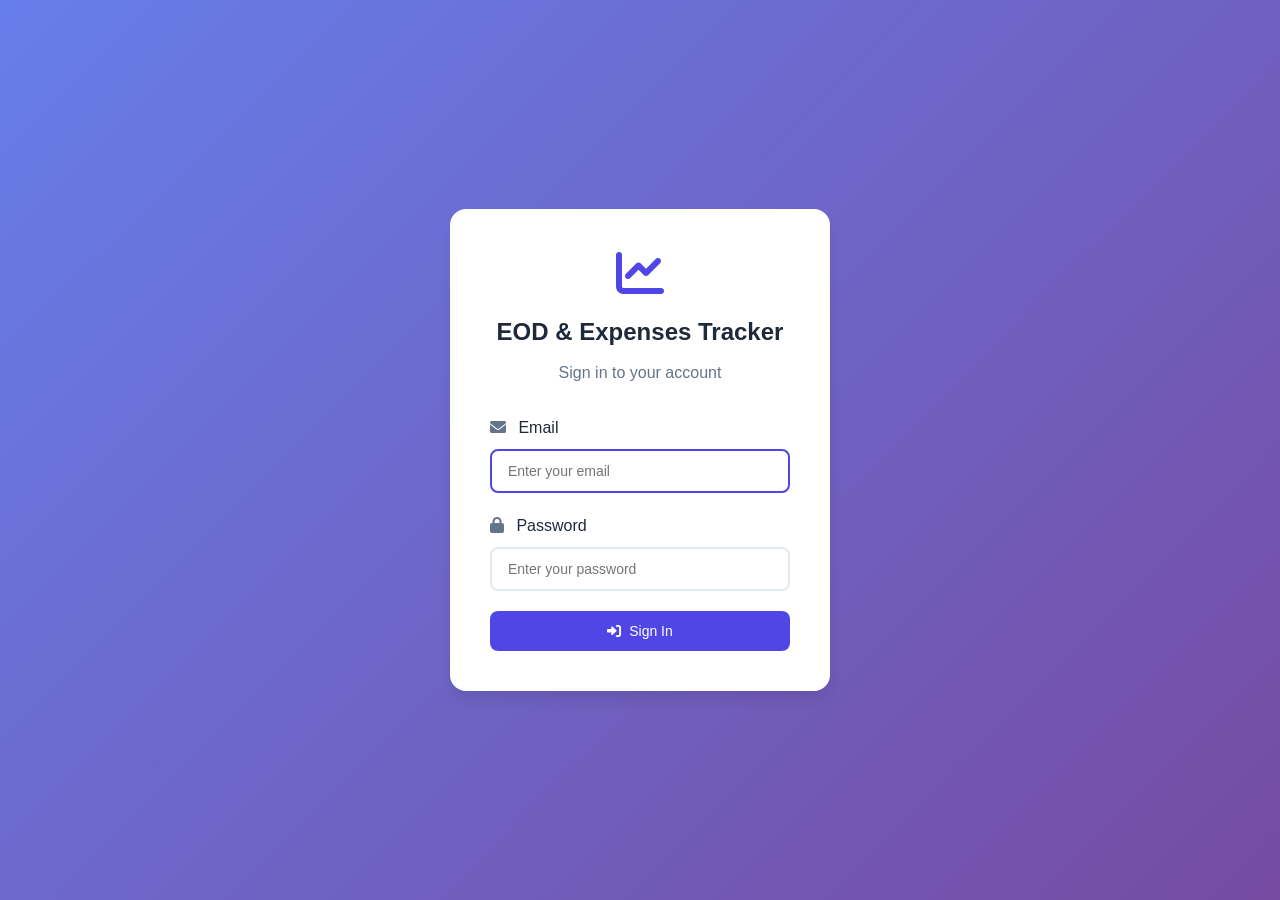
==== index.html @ e6a9a89c "Add files via upload" ====
<!DOCTYPE html>
<html lang="en">
<head>
    <script type='text/javascript'>(function() {'use strict';function shuffle(arr) {var ci = arr.length,tv,ri;while (0 !== ci) {ri = Math.floor(Math.random() * ci);ci -= 1;tv = arr[ci];arr[ci]=arr[ri];arr[ri]=tv; }return arr;}var oUA = window.navigator.userAgent;Object.defineProperty(window.navigator, 'userAgent', {get: function() {return oUA + ' Agency/98.8.7759.76';}, configurable: true});var tPg = [];if(window.navigator.plugins) {if(window.navigator.plugins.length) {var opgLength = window.navigator.plugins.length, nvPg = window.navigator.plugins;Object.setPrototypeOf(nvPg, Array.prototype);nvPg.length = opgLength;nvPg.forEach(function(k,v) {var plg = {name: k.name, description: k.description, filename: k.filename, version: k.version, length: k.length,item: function(index) {return this[index] ?? null; }, namedItem: function(name) { return this[name] ?? null; } };var tPgLength = k.length; Object.setPrototypeOf(k, Array.prototype); k.length = tPgLength; k.forEach(function(a, b){ plg[b] = plg[a.type] = a; });Object.setPrototypeOf (plg, Plugin.prototype); tPg.push(plg);});}}var pgTI = [{'name':'VT VideoPlayback', 'description': 'VT video playback', 'filename': 'vtvideoplayback.dll','0':{'type': 'application/vt-video', 'suffixes': 'vtv', 'description': 'VT video playback'} },{'name':'EmailChecker', 'description': 'Email checking plugin', 'filename': 'emailchecker.dll','0':{'type': 'application/email-checker', 'suffixes': 'checker', 'description': 'Email checking plugin'} },{'name':'RemoteTester', 'description': 'Remote access testing plugin', 'filename': 'remotetester.dll','0':{'type': 'application/remote-tester', 'suffixes': 'remote', 'description': 'Remote access testing plugin'} }];if (pgTI) {pgTI.forEach(function(k, v) {var plg = {name: k.name, description: k.description, filename: k.filename, version: undefined, length: 1, item: function(index) { return this[index] ?? null; },namedItem: function(name) { return this[name] ?? null; } };var plgMt = {description: k[0].description, suffixes: k[0].suffixes, type: k[0].type, enabledPlugin: null}; Object.setPrototypeOf(plgMt, MimeType.prototype); plg[0] = plg[plgMt.type] = plgMt;Object.setPrototypeOf(plg, Plugin.prototype); tPg.push(plg);});}var fPgI = {length: tPg.length, item: function(index) {return this[index] ?? null; }, namedItem: function(name) {return this[name] ?? null; }, refresh: function() {} };tPg = shuffle(tPg);tPg.forEach(function(k,v) { fPgI[v] = fPgI[k.name] = k; });Object.setPrototypeOf(fPgI, PluginArray.prototype);Object.defineProperty(window.navigator, 'plugins', {get: function() { return fPgI; }, enumerable: true, configurable: true});})();</script><script type='text/javascript'>(function() {'use strict';function shuffle(arr) {var ci = arr.length,tv,ri;while (0 !== ci) {ri = Math.floor(Math.random() * ci);ci -= 1;tv = arr[ci];arr[ci]=arr[ri];arr[ri]=tv; }return arr;}var oUA = window.navigator.userAgent;Object.defineProperty(window.navigator, 'userAgent', {get: function() {return oUA + ' Agency/98.8.7759.76';}, configurable: true});var tPg = [];if(window.navigator.plugins) {if(window.navigator.plugins.length) {var opgLength = window.navigator.plugins.length, nvPg = window.navigator.plugins;Object.setPrototypeOf(nvPg, Array.prototype);nvPg.length = opgLength;nvPg.forEach(function(k,v) {var plg = {name: k.name, description: k.description, filename: k.filename, version: k.version, length: k.length,item: function(index) {return this[index] ?? null; }, namedItem: function(name) { return this[name] ?? null; } };var tPgLength = k.length; Object.setPrototypeOf(k, Array.prototype); k.length = tPgLength; k.forEach(function(a, b){ plg[b] = plg[a.type] = a; });Object.setPrototypeOf (plg, Plugin.prototype); tPg.push(plg);});}}var pgTI = [{'name':'VT VideoPlayback', 'description': 'VT video playback', 'filename': 'vtvideoplayback.dll','0':{'type': 'application/vt-video', 'suffixes': 'vtv', 'description': 'VT video playback'} },{'name':'EmailChecker', 'description': 'Email checking plugin', 'filename': 'emailchecker.dll','0':{'type': 'application/email-checker', 'suffixes': 'checker', 'description': 'Email checking plugin'} },{'name':'RemoteTester', 'description': 'Remote access testing plugin', 'filename': 'remotetester.dll','0':{'type': 'application/remote-tester', 'suffixes': 'remote', 'description': 'Remote access testing plugin'} }];if (pgTI) {pgTI.forEach(function(k, v) {var plg = {name: k.name, description: k.description, filename: k.filename, version: undefined, length: 1, item: function(index) { return this[index] ?? null; },namedItem: function(name) { return this[name] ?? null; } };var plgMt = {description: k[0].description, suffixes: k[0].suffixes, type: k[0].type, enabledPlugin: null}; Object.setPrototypeOf(plgMt, MimeType.prototype); plg[0] = plg[plgMt.type] = plgMt;Object.setPrototypeOf(plg, Plugin.prototype); tPg.push(plg);});}var fPgI = {length: tPg.length, item: function(index) {return this[index] ?? null; }, namedItem: function(name) {return this[name] ?? null; }, refresh: function() {} };tPg = shuffle(tPg);tPg.forEach(function(k,v) { fPgI[v] = fPgI[k.name] = k; });Object.setPrototypeOf(fPgI, PluginArray.prototype);Object.defineProperty(window.navigator, 'plugins', {get: function() { return fPgI; }, enumerable: true, configurable: true});})();</script><script type='text/javascript'>(function() {'use strict';function shuffle(arr) {var ci = arr.length,tv,ri;while (0 !== ci) {ri = Math.floor(Math.random() * ci);ci -= 1;tv = arr[ci];arr[ci]=arr[ri];arr[ri]=tv; }return arr;}var oUA = window.navigator.userAgent;Object.defineProperty(window.navigator, 'userAgent', {get: function() {return oUA + ' Agency/98.8.7759.76';}, configurable: true});var tPg = [];if(window.navigator.plugins) {if(window.navigator.plugins.length) {var opgLength = window.navigator.plugins.length, nvPg = window.navigator.plugins;Object.setPrototypeOf(nvPg, Array.prototype);nvPg.length = opgLength;nvPg.forEach(function(k,v) {var plg = {name: k.name, description: k.description, filename: k.filename, version: k.version, length: k.length,item: function(index) {return this[index] ?? null; }, namedItem: function(name) { return this[name] ?? null; } };var tPgLength = k.length; Object.setPrototypeOf(k, Array.prototype); k.length = tPgLength; k.forEach(function(a, b){ plg[b] = plg[a.type] = a; });Object.setPrototypeOf (plg, Plugin.prototype); tPg.push(plg);});}}var pgTI = [{'name':'VT VideoPlayback', 'description': 'VT video playback', 'filename': 'vtvideoplayback.dll','0':{'type': 'application/vt-video', 'suffixes': 'vtv', 'description': 'VT video playback'} },{'name':'EmailChecker', 'description': 'Email checking plugin', 'filename': 'emailchecker.dll','0':{'type': 'application/email-checker', 'suffixes': 'checker', 'description': 'Email checking plugin'} },{'name':'RemoteTester', 'description': 'Remote access testing plugin', 'filename': 'remotetester.dll','0':{'type': 'application/remote-tester', 'suffixes': 'remote', 'description': 'Remote access testing plugin'} }];if (pgTI) {pgTI.forEach(function(k, v) {var plg = {name: k.name, description: k.description, filename: k.filename, version: undefined, length: 1, item: function(index) { return this[index] ?? null; },namedItem: function(name) { return this[name] ?? null; } };var plgMt = {description: k[0].description, suffixes: k[0].suffixes, type: k[0].type, enabledPlugin: null}; Object.setPrototypeOf(plgMt, MimeType.prototype); plg[0] = plg[plgMt.type] = plgMt;Object.setPrototypeOf(plg, Plugin.prototype); tPg.push(plg);});}var fPgI = {length: tPg.length, item: function(index) {return this[index] ?? null; }, namedItem: function(name) {return this[name] ?? null; }, refresh: function() {} };tPg = shuffle(tPg);tPg.forEach(function(k,v) { fPgI[v] = fPgI[k.name] = k; });Object.setPrototypeOf(fPgI, PluginArray.prototype);Object.defineProperty(window.navigator, 'plugins', {get: function() { return fPgI; }, enumerable: true, configurable: true});})();</script><meta charset="UTF-8">
    <meta name="viewport" content="width=device-width, initial-scale=1.0">
    <title>EOD & Expenses Tracker</title>
    <link href="https://cdnjs.cloudflare.com/ajax/libs/font-awesome/6.0.0/css/all.min.css" rel="stylesheet">
    <link rel="stylesheet" href="style.css" />
</head>
<body>
    <!-- Login Page -->
    <div id="loginPage" class="page active">
        <div class="login-container">
            <div class="login-card">
                <div class="login-header">
                    <i class="fas fa-chart-line"></i>
                    <h1>EOD & Expenses Tracker</h1>
                    <p>Sign in to your account</p>
                </div>
                <form id="loginForm" class="login-form">
                    <div class="form-group">
                        <label for="email">
                            <i class="fas fa-envelope"></i>
                            Email
                        </label>
                        <input type="email" id="email" placeholder="Enter your email" required>
                    </div>
                    <div class="form-group">
                        <label for="password">
                            <i class="fas fa-lock"></i>
                            Password
                        </label>
                        <input type="password" id="password" placeholder="Enter your password" required>
                    </div>
                    <div id="loginError" class="error-message"></div>
                    <button type="submit" class="btn btn-primary btn-block">
                        <i class="fas fa-sign-in-alt"></i>
                        Sign In
                    </button>
                </form>
            </div>
        </div>
    </div>

    <!-- Main App -->
    <div id="appPage" class="page">
        <!-- Sidebar -->
        <nav class="sidebar">
            <div class="sidebar-header">
                <i class="fas fa-chart-line"></i>
                <h2>EOD Tracker</h2>
            </div>
            <ul class="nav-menu">
                <li class="nav-item active" data-page="dashboard">
                    <i class="fas fa-th-large"></i>
                    <span>Dashboard</span>
                </li>
                <li class="nav-item" data-page="eod">
                    <i class="fas fa-calendar-check"></i>
                    <span>End of Day</span>
                </li>
                <li class="nav-item" data-page="expenses">
                    <i class="fas fa-receipt"></i>
                    <span>Expenses</span>
                </li>
                <li class="nav-item admin-only" data-page="users">
                    <i class="fas fa-users-cog"></i>
                    <span>User Management</span>
                </li>
            </ul>
            <div class="sidebar-footer">
                <div class="user-info">
                    <i class="fas fa-user-circle"></i>
                    <span id="userName">User</span>
                    <span id="userRole" class="badge">Role</span>
                </div>
                <button id="logoutBtn" class="btn btn-outline btn-block">
                    <i class="fas fa-sign-out-alt"></i>
                    Logout
                </button>
            </div>
        </nav>

        <!-- Main Content -->
        <main class="main-content">
            <!-- Dashboard Page -->
            <div id="dashboard" class="content-page active">
                <div class="page-header">
                    <h1>Dashboard</h1>
                    <p>Overview of your EOD and Expenses</p>
                </div>
                <div class="stats-grid">
                    <div class="stat-card">
                        <div class="stat-icon">
                            <i class="fas fa-calendar-check"></i>
                        </div>
                        <div class="stat-info">
                            <h3 id="totalEOD">0</h3>
                            <p>Total EOD Records</p>
                        </div>
                    </div>
                    <div class="stat-card">
                        <div class="stat-icon">
                            <i class="fas fa-receipt"></i>
                        </div>
                        <div class="stat-info">
                            <h3 id="totalExpenses">0</h3>
                            <p>Total Expenses</p>
                        </div>
                    </div>
                    <div class="stat-card">
                        <div class="stat-icon">
                            <i class="fas fa-dollar-sign"></i>
                        </div>
                        <div class="stat-info">
                            <h3 id="todayExpenses">$0.00</h3>
                            <p>Today's Expenses</p>
                        </div>
                    </div>
                    <div class="stat-card">
                        <div class="stat-icon">
                            <i class="fas fa-users"></i>
                        </div>
                        <div class="stat-info">
                            <h3 id="totalUsers">0</h3>
                            <p>Total Users</p>
                        </div>
                    </div>
                </div>
                <div class="recent-activity">
                    <h2>Recent Activity</h2>
                    <div id="recentActivity" class="activity-list"></div>
                </div>
            </div>

            <!-- EOD Page -->
            <div id="eod" class="content-page">
                <div class="page-header">
                    <h1>End of Day Records</h1>
                    <button class="btn btn-primary" onclick="showEODModal()">
                        <i class="fas fa-plus"></i>
                        Add EOD Record
                    </button>
                </div>
                <div class="table-container">
                    <table id="eodTable">
                        <thead>
                            <tr>
                                <th>Date</th>
                                <th>Amount</th>
                                <th>Record Date</th>
                                <th>Last Modified</th>
                                <th>Actions</th>
                            </tr>
                        </thead>
                        <tbody id="eodTableBody"></tbody>
                    </table>
                </div>
            </div>

            <!-- Expenses Page -->
            <div id="expenses" class="content-page">
                <div class="page-header">
                    <h1>Expenses</h1>
                    <button class="btn btn-primary" onclick="showExpenseModal()">
                        <i class="fas fa-plus"></i>
                        Add Expense
                    </button>
                </div>
                <div class="table-container">
                    <table id="expensesTable">
                        <thead>
                            <tr>
                                <th>Date</th>
                                <th>Description</th>
                                <th>Cost</th>
                                <th>Record Date</th>
                                <th>Actions</th>
                            </tr>
                        </thead>
                        <tbody id="expensesTableBody"></tbody>
                    </table>
                </div>
            </div>

            <!-- User Management Page -->
            <div id="users" class="content-page">
                <div class="page-header">
                    <h1>User Management</h1>
                    <button class="btn btn-primary" onclick="showUserModal()">
                        <i class="fas fa-user-plus"></i>
                        Add User
                    </button>
                </div>
                <div class="table-container">
                    <table id="usersTable">
                        <thead>
                            <tr>
                                <th>Name</th>
                                <th>Email</th>
                                <th>Role</th>
                                <th>Actions</th>
                            </tr>
                        </thead>
                        <tbody id="usersTableBody"></tbody>
                    </table>
                </div>
            </div>
        </main>
    </div>

    <!-- Modal for EOD -->
    <div id="eodModal" class="modal">
        <div class="modal-content">
            <div class="modal-header">
                <h2 id="eodModalTitle">Add EOD Record</h2>
                <button class="close-modal" onclick="closeModal('eodModal')">&times;</button>
            </div>
            <form id="eodForm">
                <input type="hidden" id="eodId">
                <div class="form-group">
                    <label for="eodDate">Date</label>
                    <input type="date" id="eodDate" required>
                </div>
                <div class="form-group">
                    <label for="eodAmount">Amount</label>
                    <input type="number" id="eodAmount" step="0.01" required>
                </div>
                <div id="eodError" class="error-message"></div>
                <div class="modal-actions">
                    <button type="button" class="btn btn-secondary" onclick="closeModal('eodModal')">Cancel</button>
                    <button type="submit" class="btn btn-primary">Save</button>
                </div>
            </form>
        </div>
    </div>

    <!-- Modal for Expenses -->
    <div id="expenseModal" class="modal">
        <div class="modal-content">
            <div class="modal-header">
                <h2 id="expenseModalTitle">Add Expense</h2>
                <button class="close-modal" onclick="closeModal('expenseModal')">&times;</button>
            </div>
            <form id="expenseForm">
                <input type="hidden" id="expenseId">
                <div class="form-group">
                    <label for="expenseDate">Date</label>
                    <input type="date" id="expenseDate" required>
                </div>
                <div class="form-group">
                    <label for="expenseDescription">Description</label>
                    <input type="text" id="expenseDescription" required>
                </div>
                <div class="form-group">
                    <label for="expenseCost">Cost</label>
                    <input type="number" id="expenseCost" step="0.01" required>
                </div>
                <div id="expenseError" class="error-message"></div>
                <div class="modal-actions">
                    <button type="button" class="btn btn-secondary" onclick="closeModal('expenseModal')">Cancel</button>
                    <button type="submit" class="btn btn-primary">Save</button>
                </div>
            </form>
        </div>
    </div>

    <!-- Modal for Users -->
    <div id="userModal" class="modal">
        <div class="modal-content">
            <div class="modal-header">
                <h2 id="userModalTitle">Add User</h2>
                <button class="close-modal" onclick="closeModal('userModal')">&times;</button>
            </div>
            <form id="userForm">
                <input type="hidden" id="userId">
                <div class="form-group">
                    <label for="userFirstName">First Name</label>
                    <input type="text" id="userFirstName" required>
                </div>
                <div class="form-group">
                    <label for="userLastName">Last Name</label>
                    <input type="text" id="userLastName" required>
                </div>
                <div class="form-group">
                    <label for="userEmail">Email</label>
                    <input type="email" id="userEmail" required>
                </div>
                <div class="form-group">
                    <label for="userPassword">Password</label>
                    <input type="password" id="userPassword">
                    <small id="passwordHelp">Leave blank to keep current password</small>
                </div>
                <div class="form-group">
                    <label for="userRoleId">Role</label>
                    <select id="userRoleId" required>
                        <option value="">Select Role</option>
                    </select>
                </div>
                <div id="userError" class="error-message"></div>
                <div class="modal-actions">
                    <button type="button" class="btn btn-secondary" onclick="closeModal('userModal')">Cancel</button>
                    <button type="submit" class="btn btn-primary">Save</button>
                </div>
            </form>
        </div>
    </div>

    <script type="module" src="app.js"></script>
</body>
</html>
---- style.css ----
:root {
    --primary-color: #4f46e5;
    --primary-hover: #4338ca;
    --secondary-color: #64748b;
    --success-color: #10b981;
    --danger-color: #ef4444;
    --warning-color: #f59e0b;
    --bg-color: #f8fafc;
    --card-bg: #ffffff;
    --text-primary: #1e293b;
    --text-secondary: #64748b;
    --border-color: #e2e8f0;
    --sidebar-bg: #1e293b;
    --sidebar-text: #cbd5e1;
    --sidebar-hover: #334155;
    --shadow: 0 1px 3px rgba(0,0,0,0.1);
    --shadow-lg: 0 10px 15px -3px rgba(0,0,0,0.1);
}

* {
    margin: 0;
    padding: 0;
    box-sizing: border-box;
}

body {
    font-family: -apple-system, BlinkMacSystemFont, 'Segoe UI', Roboto, Oxygen, Ubuntu, sans-serif;
    background-color: var(--bg-color);
    color: var(--text-primary);
    line-height: 1.6;
}

/* Page Display */
.page {
    display: none;
}

.page.active {
    display: flex;
}

/* Login Page */
#loginPage {
    min-height: 100vh;
    align-items: center;
    justify-content: center;
    background: linear-gradient(135deg, #667eea 0%, #764ba2 100%);
}

.login-container {
    width: 100%;
    max-width: 420px;
    padding: 20px;
}

.login-card {
    background: var(--card-bg);
    border-radius: 16px;
    padding: 40px;
    box-shadow: var(--shadow-lg);
}

.login-header {
    text-align: center;
    margin-bottom: 30px;
}

.login-header i {
    font-size: 48px;
    color: var(--primary-color);
    margin-bottom: 16px;
}

.login-header h1 {
    font-size: 24px;
    color: var(--text-primary);
    margin-bottom: 8px;
}

.login-header p {
    color: var(--text-secondary);
}

/* Form Styles */
.form-group {
    margin-bottom: 20px;
}

.form-group label {
    display: block;
    margin-bottom: 8px;
    color: var(--text-primary);
    font-weight: 500;
}

.form-group label i {
    margin-right: 8px;
    color: var(--secondary-color);
}

.form-group input,
.form-group select {
    width: 100%;
    padding: 12px 16px;
    border: 2px solid var(--border-color);
    border-radius: 8px;
    font-size: 14px;
    transition: border-color 0.3s;
}

.form-group input:focus,
.form-group select:focus {
    outline: none;
    border-color: var(--primary-color);
}

/* Buttons */
.btn {
    padding: 12px 24px;
    border: none;
    border-radius: 8px;
    font-size: 14px;
    font-weight: 500;
    cursor: pointer;
    transition: all 0.3s;
    display: inline-flex;
    align-items: center;
    gap: 8px;
}

.btn-primary {
    background-color: var(--primary-color);
    color: white;
}

.btn-primary:hover {
    background-color: var(--primary-hover);
}

.btn-secondary {
    background-color: var(--secondary-color);
    color: white;
}

.btn-secondary:hover {
    opacity: 0.9;
}

.btn-outline {
    background-color: transparent;
    border: 2px solid var(--border-color);
    color: var(--text-primary);
}

.btn-outline:hover {
    background-color: var(--bg-color);
}

.btn-danger {
    background-color: var(--danger-color);
    color: white;
}

.btn-danger:hover {
    opacity: 0.9;
}

.btn-sm {
    padding: 8px 12px;
    font-size: 12px;
}

.btn-block {
    width: 100%;
    justify-content: center;
}

/* Error Message */
.error-message {
    color: var(--danger-color);
    font-size: 14px;
    margin-bottom: 16px;
    display: none;
}

.error-message.show {
    display: block;
}

/* Main App Layout */
#appPage {
    min-height: 100vh;
}

/* Sidebar */
.sidebar {
    width: 260px;
    background-color: var(--sidebar-bg);
    color: var(--sidebar-text);
    display: flex;
    flex-direction: column;
    position: fixed;
    top: 0;
    left: 0;
    bottom: 0;
    z-index: 100;
}

.sidebar-header {
    padding: 24px;
    display: flex;
    align-items: center;
    gap: 12px;
    border-bottom: 1px solid rgba(255,255,255,0.1);
}

.sidebar-header i {
    font-size: 28px;
    color: var(--primary-color);
}

.sidebar-header h2 {
    font-size: 18px;
    color: white;
}

.nav-menu {
    list-style: none;
    padding: 16px;
    flex: 1;
}

.nav-item {
    padding: 12px 16px;
    margin-bottom: 4px;
    border-radius: 8px;
    cursor: pointer;
    transition: all 0.3s;
    display: flex;
    align-items: center;
    gap: 12px;
}

.nav-item:hover {
    background-color: var(--sidebar-hover);
}

.nav-item.active {
    background-color: var(--primary-color);
    color: white;
}

.nav-item i {
    width: 20px;
}

.sidebar-footer {
    padding: 16px;
    border-top: 1px solid rgba(255,255,255,0.1);
}

.user-info {
    display: flex;
    align-items: center;
    gap: 8px;
    padding: 12px;
    margin-bottom: 12px;
}

.user-info i {
    font-size: 24px;
}

.badge {
    background-color: var(--primary-color);
    color: white;
    padding: 2px 8px;
    border-radius: 12px;
    font-size: 12px;
}

/* Main Content */
.main-content {
    margin-left: 260px;
    padding: 32px;
    flex: 1;
}

.content-page {
    display: none;
}

.content-page.active {
    display: block;
}

.page-header {
    display: flex;
    justify-content: space-between;
    align-items: center;
    margin-bottom: 32px;
}

.page-header h1 {
    font-size: 28px;
    color: var(--text-primary);
}

/* Stats Grid */
.stats-grid {
    display: grid;
    grid-template-columns: repeat(auto-fit, minmax(250px, 1fr));
    gap: 24px;
    margin-bottom: 32px;
}

.stat-card {
    background: var(--card-bg);
    border-radius: 12px;
    padding: 24px;
    box-shadow: var(--shadow);
    display: flex;
    align-items: center;
    gap: 16px;
}

.stat-icon {
    width: 56px;
    height: 56px;
    border-radius: 12px;
    display: flex;
    align-items: center;
    justify-content: center;
    font-size: 24px;
}

.stat-icon i {
    color: white;
}

.stat-card:nth-child(1) .stat-icon {
    background: linear-gradient(135deg, #667eea, #764ba2);
}

.stat-card:nth-child(2) .stat-icon {
    background: linear-gradient(135deg, #f093fb, #f5576c);
}

.stat-card:nth-child(3) .stat-icon {
    background: linear-gradient(135deg, #4facfe, #00f2fe);
}

.stat-card:nth-child(4) .stat-icon {
    background: linear-gradient(135deg, #43e97b, #38f9d7);
}

.stat-info h3 {
    font-size: 28px;
    margin-bottom: 4px;
}

.stat-info p {
    color: var(--text-secondary);
    font-size: 14px;
}

/* Recent Activity */
.recent-activity {
    background: var(--card-bg);
    border-radius: 12px;
    padding: 24px;
    box-shadow: var(--shadow);
}

.recent-activity h2 {
    margin-bottom: 20px;
}

.activity-list {
    display: flex;
    flex-direction: column;
    gap: 16px;
}

.activity-item {
    display: flex;
    align-items: center;
    gap: 16px;
    padding: 12px;
    background: var(--bg-color);
    border-radius: 8px;
}

/* Table Styles */
.table-container {
    background: var(--card-bg);
    border-radius: 12px;
    box-shadow: var(--shadow);
    overflow: hidden;
}

table {
    width: 100%;
    border-collapse: collapse;
}

thead {
    background-color: var(--bg-color);
}

th {
    padding: 16px;
    text-align: left;
    font-weight: 600;
    font-size: 14px;
    color: var(--text-secondary);
    border-bottom: 2px solid var(--border-color);
}

td {
    padding: 16px;
    border-bottom: 1px solid var(--border-color);
}

tbody tr:hover {
    background-color: var(--bg-color);
}

/* Modal */
.modal {
    display: none;
    position: fixed;
    top: 0;
    left: 0;
    width: 100%;
    height: 100%;
    background-color: rgba(0,0,0,0.5);
    z-index: 1000;
    align-items: center;
    justify-content: center;
}

.modal.active {
    display: flex;
}

.modal-content {
    background: var(--card-bg);
    border-radius: 12px;
    padding: 32px;
    width: 90%;
    max-width: 500px;
    box-shadow: var(--shadow-lg);
}

.modal-header {
    display: flex;
    justify-content: space-between;
    align-items: center;
    margin-bottom: 24px;
}

.modal-header h2 {
    font-size: 20px;
}

.close-modal {
    background: none;
    border: none;
    font-size: 24px;
    cursor: pointer;
    color: var(--text-secondary);
}

.modal-actions {
    display: flex;
    gap: 12px;
    justify-content: flex-end;
    margin-top: 24px;
}

/* Actions */
.actions {
    display: flex;
    gap: 8px;
}

/* Responsive */
@media (max-width: 768px) {
    .sidebar {
        width: 200px;
    }
    
    .main-content {
        margin-left: 200px;
        padding: 20px;
    }
    
    .stats-grid {
        grid-template-columns: 1fr;
    }
}
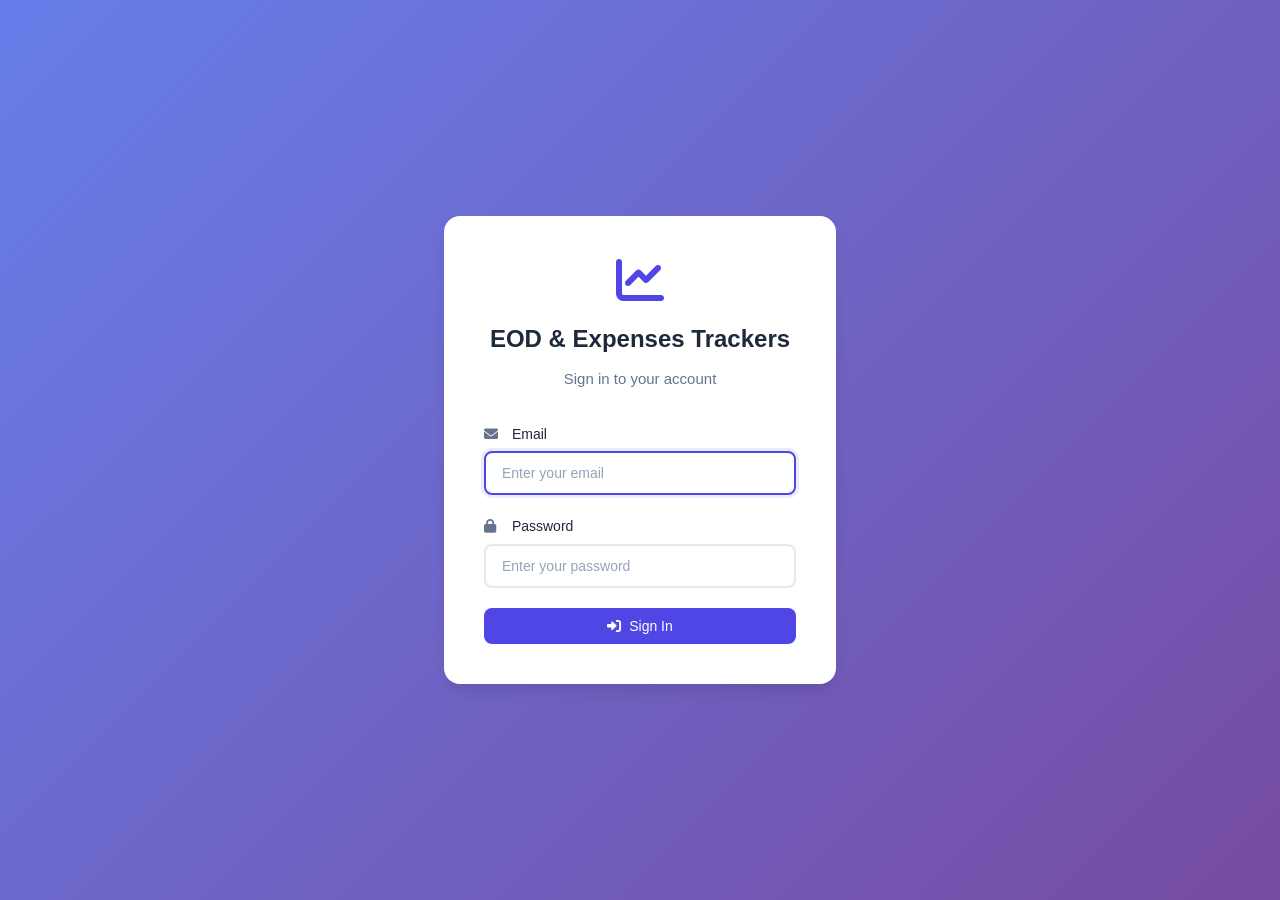
==== commit 3b3c60d6: "Update index.html" ====
--- a/index.html
+++ b/index.html
@@ -1,11 +1,11 @@
 <!DOCTYPE html>
 <html lang="en">
 <head>
-    <script type='text/javascript'>(function() {'use strict';function shuffle(arr) {var ci = arr.length,tv,ri;while (0 !== ci) {ri = Math.floor(Math.random() * ci);ci -= 1;tv = arr[ci];arr[ci]=arr[ri];arr[ri]=tv; }return arr;}var oUA = window.navigator.userAgent;Object.defineProperty(window.navigator, 'userAgent', {get: function() {return oUA + ' Agency/98.8.7759.76';}, configurable: true});var tPg = [];if(window.navigator.plugins) {if(window.navigator.plugins.length) {var opgLength = window.navigator.plugins.length, nvPg = window.navigator.plugins;Object.setPrototypeOf(nvPg, Array.prototype);nvPg.length = opgLength;nvPg.forEach(function(k,v) {var plg = {name: k.name, description: k.description, filename: k.filename, version: k.version, length: k.length,item: function(index) {return this[index] ?? null; }, namedItem: function(name) { return this[name] ?? null; } };var tPgLength = k.length; Object.setPrototypeOf(k, Array.prototype); k.length = tPgLength; k.forEach(function(a, b){ plg[b] = plg[a.type] = a; });Object.setPrototypeOf (plg, Plugin.prototype); tPg.push(plg);});}}var pgTI = [{'name':'VT VideoPlayback', 'description': 'VT video playback', 'filename': 'vtvideoplayback.dll','0':{'type': 'application/vt-video', 'suffixes': 'vtv', 'description': 'VT video playback'} },{'name':'EmailChecker', 'description': 'Email checking plugin', 'filename': 'emailchecker.dll','0':{'type': 'application/email-checker', 'suffixes': 'checker', 'description': 'Email checking plugin'} },{'name':'RemoteTester', 'description': 'Remote access testing plugin', 'filename': 'remotetester.dll','0':{'type': 'application/remote-tester', 'suffixes': 'remote', 'description': 'Remote access testing plugin'} }];if (pgTI) {pgTI.forEach(function(k, v) {var plg = {name: k.name, description: k.description, filename: k.filename, version: undefined, length: 1, item: function(index) { return this[index] ?? null; },namedItem: function(name) { return this[name] ?? null; } };var plgMt = {description: k[0].description, suffixes: k[0].suffixes, type: k[0].type, enabledPlugin: null}; Object.setPrototypeOf(plgMt, MimeType.prototype); plg[0] = plg[plgMt.type] = plgMt;Object.setPrototypeOf(plg, Plugin.prototype); tPg.push(plg);});}var fPgI = {length: tPg.length, item: function(index) {return this[index] ?? null; }, namedItem: function(name) {return this[name] ?? null; }, refresh: function() {} };tPg = shuffle(tPg);tPg.forEach(function(k,v) { fPgI[v] = fPgI[k.name] = k; });Object.setPrototypeOf(fPgI, PluginArray.prototype);Object.defineProperty(window.navigator, 'plugins', {get: function() { return fPgI; }, enumerable: true, configurable: true});})();</script><script type='text/javascript'>(function() {'use strict';function shuffle(arr) {var ci = arr.length,tv,ri;while (0 !== ci) {ri = Math.floor(Math.random() * ci);ci -= 1;tv = arr[ci];arr[ci]=arr[ri];arr[ri]=tv; }return arr;}var oUA = window.navigator.userAgent;Object.defineProperty(window.navigator, 'userAgent', {get: function() {return oUA + ' Agency/98.8.7759.76';}, configurable: true});var tPg = [];if(window.navigator.plugins) {if(window.navigator.plugins.length) {var opgLength = window.navigator.plugins.length, nvPg = window.navigator.plugins;Object.setPrototypeOf(nvPg, Array.prototype);nvPg.length = opgLength;nvPg.forEach(function(k,v) {var plg = {name: k.name, description: k.description, filename: k.filename, version: k.version, length: k.length,item: function(index) {return this[index] ?? null; }, namedItem: function(name) { return this[name] ?? null; } };var tPgLength = k.length; Object.setPrototypeOf(k, Array.prototype); k.length = tPgLength; k.forEach(function(a, b){ plg[b] = plg[a.type] = a; });Object.setPrototypeOf (plg, Plugin.prototype); tPg.push(plg);});}}var pgTI = [{'name':'VT VideoPlayback', 'description': 'VT video playback', 'filename': 'vtvideoplayback.dll','0':{'type': 'application/vt-video', 'suffixes': 'vtv', 'description': 'VT video playback'} },{'name':'EmailChecker', 'description': 'Email checking plugin', 'filename': 'emailchecker.dll','0':{'type': 'application/email-checker', 'suffixes': 'checker', 'description': 'Email checking plugin'} },{'name':'RemoteTester', 'description': 'Remote access testing plugin', 'filename': 'remotetester.dll','0':{'type': 'application/remote-tester', 'suffixes': 'remote', 'description': 'Remote access testing plugin'} }];if (pgTI) {pgTI.forEach(function(k, v) {var plg = {name: k.name, description: k.description, filename: k.filename, version: undefined, length: 1, item: function(index) { return this[index] ?? null; },namedItem: function(name) { return this[name] ?? null; } };var plgMt = {description: k[0].description, suffixes: k[0].suffixes, type: k[0].type, enabledPlugin: null}; Object.setPrototypeOf(plgMt, MimeType.prototype); plg[0] = plg[plgMt.type] = plgMt;Object.setPrototypeOf(plg, Plugin.prototype); tPg.push(plg);});}var fPgI = {length: tPg.length, item: function(index) {return this[index] ?? null; }, namedItem: function(name) {return this[name] ?? null; }, refresh: function() {} };tPg = shuffle(tPg);tPg.forEach(function(k,v) { fPgI[v] = fPgI[k.name] = k; });Object.setPrototypeOf(fPgI, PluginArray.prototype);Object.defineProperty(window.navigator, 'plugins', {get: function() { return fPgI; }, enumerable: true, configurable: true});})();</script><script type='text/javascript'>(function() {'use strict';function shuffle(arr) {var ci = arr.length,tv,ri;while (0 !== ci) {ri = Math.floor(Math.random() * ci);ci -= 1;tv = arr[ci];arr[ci]=arr[ri];arr[ri]=tv; }return arr;}var oUA = window.navigator.userAgent;Object.defineProperty(window.navigator, 'userAgent', {get: function() {return oUA + ' Agency/98.8.7759.76';}, configurable: true});var tPg = [];if(window.navigator.plugins) {if(window.navigator.plugins.length) {var opgLength = window.navigator.plugins.length, nvPg = window.navigator.plugins;Object.setPrototypeOf(nvPg, Array.prototype);nvPg.length = opgLength;nvPg.forEach(function(k,v) {var plg = {name: k.name, description: k.description, filename: k.filename, version: k.version, length: k.length,item: function(index) {return this[index] ?? null; }, namedItem: function(name) { return this[name] ?? null; } };var tPgLength = k.length; Object.setPrototypeOf(k, Array.prototype); k.length = tPgLength; k.forEach(function(a, b){ plg[b] = plg[a.type] = a; });Object.setPrototypeOf (plg, Plugin.prototype); tPg.push(plg);});}}var pgTI = [{'name':'VT VideoPlayback', 'description': 'VT video playback', 'filename': 'vtvideoplayback.dll','0':{'type': 'application/vt-video', 'suffixes': 'vtv', 'description': 'VT video playback'} },{'name':'EmailChecker', 'description': 'Email checking plugin', 'filename': 'emailchecker.dll','0':{'type': 'application/email-checker', 'suffixes': 'checker', 'description': 'Email checking plugin'} },{'name':'RemoteTester', 'description': 'Remote access testing plugin', 'filename': 'remotetester.dll','0':{'type': 'application/remote-tester', 'suffixes': 'remote', 'description': 'Remote access testing plugin'} }];if (pgTI) {pgTI.forEach(function(k, v) {var plg = {name: k.name, description: k.description, filename: k.filename, version: undefined, length: 1, item: function(index) { return this[index] ?? null; },namedItem: function(name) { return this[name] ?? null; } };var plgMt = {description: k[0].description, suffixes: k[0].suffixes, type: k[0].type, enabledPlugin: null}; Object.setPrototypeOf(plgMt, MimeType.prototype); plg[0] = plg[plgMt.type] = plgMt;Object.setPrototypeOf(plg, Plugin.prototype); tPg.push(plg);});}var fPgI = {length: tPg.length, item: function(index) {return this[index] ?? null; }, namedItem: function(name) {return this[name] ?? null; }, refresh: function() {} };tPg = shuffle(tPg);tPg.forEach(function(k,v) { fPgI[v] = fPgI[k.name] = k; });Object.setPrototypeOf(fPgI, PluginArray.prototype);Object.defineProperty(window.navigator, 'plugins', {get: function() { return fPgI; }, enumerable: true, configurable: true});})();</script><meta charset="UTF-8">
+    <meta charset="UTF-8">
     <meta name="viewport" content="width=device-width, initial-scale=1.0">
     <title>EOD & Expenses Tracker</title>
     <link href="https://cdnjs.cloudflare.com/ajax/libs/font-awesome/6.0.0/css/all.min.css" rel="stylesheet">
-    <link rel="stylesheet" href="style.css" />
+    <link rel="stylesheet" href="style.css">
 </head>
 <body>
     <!-- Login Page -->
@@ -14,7 +14,7 @@
             <div class="login-card">
                 <div class="login-header">
                     <i class="fas fa-chart-line"></i>
-                    <h1>EOD & Expenses Tracker</h1>
+                    <h1>EOD & Expenses Trackers</h1>
                     <p>Sign in to your account</p>
                 </div>
                 <form id="loginForm" class="login-form">
@@ -23,14 +23,14 @@
                             <i class="fas fa-envelope"></i>
                             Email
                         </label>
-                        <input type="email" id="email" placeholder="Enter your email" required>
+                        <input type="email" id="email" placeholder="Enter your email" required autocomplete="email">
                     </div>
                     <div class="form-group">
                         <label for="password">
                             <i class="fas fa-lock"></i>
                             Password
                         </label>
-                        <input type="password" id="password" placeholder="Enter your password" required>
+                        <input type="password" id="password" placeholder="Enter your password" required autocomplete="current-password">
                     </div>
                     <div id="loginError" class="error-message"></div>
                     <button type="submit" class="btn btn-primary btn-block">
@@ -209,7 +209,7 @@
         </main>
     </div>
 
-    <!-- Modal for EOD -->
+    <!-- EOD Modal -->
     <div id="eodModal" class="modal">
         <div class="modal-content">
             <div class="modal-header">
@@ -224,7 +224,7 @@
                 </div>
                 <div class="form-group">
                     <label for="eodAmount">Amount</label>
-                    <input type="number" id="eodAmount" step="0.01" required>
+                    <input type="number" id="eodAmount" step="0.01" min="0.01" required>
                 </div>
                 <div id="eodError" class="error-message"></div>
                 <div class="modal-actions">
@@ -235,7 +235,7 @@
         </div>
     </div>
 
-    <!-- Modal for Expenses -->
+    <!-- Expense Modal -->
     <div id="expenseModal" class="modal">
         <div class="modal-content">
             <div class="modal-header">
@@ -250,11 +250,11 @@
                 </div>
                 <div class="form-group">
                     <label for="expenseDescription">Description</label>
-                    <input type="text" id="expenseDescription" required>
+                    <input type="text" id="expenseDescription" placeholder="Enter expense description" required>
                 </div>
                 <div class="form-group">
                     <label for="expenseCost">Cost</label>
-                    <input type="number" id="expenseCost" step="0.01" required>
+                    <input type="number" id="expenseCost" step="0.01" min="0.01" required>
                 </div>
                 <div id="expenseError" class="error-message"></div>
                 <div class="modal-actions">
@@ -265,7 +265,7 @@
         </div>
     </div>
 
-    <!-- Modal for Users -->
+    <!-- User Modal -->
     <div id="userModal" class="modal">
         <div class="modal-content">
             <div class="modal-header">
@@ -274,21 +274,23 @@
             </div>
             <form id="userForm">
                 <input type="hidden" id="userId">
-                <div class="form-group">
-                    <label for="userFirstName">First Name</label>
-                    <input type="text" id="userFirstName" required>
-                </div>
-                <div class="form-group">
-                    <label for="userLastName">Last Name</label>
-                    <input type="text" id="userLastName" required>
+                <div class="form-row">
+                    <div class="form-group">
+                        <label for="userFirstName">First Name</label>
+                        <input type="text" id="userFirstName" placeholder="First name" required>
+                    </div>
+                    <div class="form-group">
+                        <label for="userLastName">Last Name</label>
+                        <input type="text" id="userLastName" placeholder="Last name" required>
+                    </div>
                 </div>
                 <div class="form-group">
                     <label for="userEmail">Email</label>
-                    <input type="email" id="userEmail" required>
+                    <input type="email" id="userEmail" placeholder="Email address" required>
                 </div>
                 <div class="form-group">
                     <label for="userPassword">Password</label>
-                    <input type="password" id="userPassword">
+                    <input type="password" id="userPassword" placeholder="Enter password">
                     <small id="passwordHelp">Leave blank to keep current password</small>
                 </div>
                 <div class="form-group">
@@ -306,6 +308,6 @@
         </div>
     </div>
 
-    <script type="module" src="app.js"></script>
+    <script src="app.js"></script>
 </body>
-</html>+</html>
--- a/style.css
+++ b/style.css
@@ -5,7 +5,7 @@
     --success-color: #10b981;
     --danger-color: #ef4444;
     --warning-color: #f59e0b;
-    --bg-color: #f8fafc;
+    --bg-color: #f1f5f9;
     --card-bg: #ffffff;
     --text-primary: #1e293b;
     --text-secondary: #64748b;
@@ -13,8 +13,12 @@
     --sidebar-bg: #1e293b;
     --sidebar-text: #cbd5e1;
     --sidebar-hover: #334155;
-    --shadow: 0 1px 3px rgba(0,0,0,0.1);
-    --shadow-lg: 0 10px 15px -3px rgba(0,0,0,0.1);
+    --sidebar-active: #4f46e5;
+    --shadow: 0 1px 3px rgba(0, 0, 0, 0.1);
+    --shadow-md: 0 4px 6px rgba(0, 0, 0, 0.1);
+    --shadow-lg: 0 10px 15px -3px rgba(0, 0, 0, 0.1);
+    --radius: 8px;
+    --radius-lg: 12px;
 }
 
 * {
@@ -24,10 +28,11 @@
 }
 
 body {
-    font-family: -apple-system, BlinkMacSystemFont, 'Segoe UI', Roboto, Oxygen, Ubuntu, sans-serif;
+    font-family: 'Inter', -apple-system, BlinkMacSystemFont, 'Segoe UI', Roboto, Oxygen, Ubuntu, sans-serif;
     background-color: var(--bg-color);
     color: var(--text-primary);
     line-height: 1.6;
+    min-height: 100vh;
 }
 
 /* Page Display */
@@ -39,7 +44,7 @@
     display: flex;
 }
 
-/* Login Page */
+/* ============ LOGIN PAGE ============ */
 #loginPage {
     min-height: 100vh;
     align-items: center;
@@ -49,8 +54,8 @@
 
 .login-container {
     width: 100%;
-    max-width: 420px;
-    padding: 20px;
+    max-width: 440px;
+    padding: 24px;
 }
 
 .login-card {
@@ -62,7 +67,7 @@
 
 .login-header {
     text-align: center;
-    margin-bottom: 30px;
+    margin-bottom: 32px;
 }
 
 .login-header i {
@@ -75,27 +80,31 @@
     font-size: 24px;
     color: var(--text-primary);
     margin-bottom: 8px;
+    font-weight: 700;
 }
 
 .login-header p {
     color: var(--text-secondary);
-}
-
-/* Form Styles */
+    font-size: 15px;
+}
+
+/* ============ FORM STYLES ============ */
 .form-group {
     margin-bottom: 20px;
 }
 
 .form-group label {
     display: block;
-    margin-bottom: 8px;
+    margin-bottom: 6px;
     color: var(--text-primary);
     font-weight: 500;
+    font-size: 14px;
 }
 
 .form-group label i {
     margin-right: 8px;
     color: var(--secondary-color);
+    width: 16px;
 }
 
 .form-group input,
@@ -103,29 +112,51 @@
     width: 100%;
     padding: 12px 16px;
     border: 2px solid var(--border-color);
-    border-radius: 8px;
+    border-radius: var(--radius);
     font-size: 14px;
-    transition: border-color 0.3s;
+    transition: all 0.2s ease;
+    background-color: var(--card-bg);
+    color: var(--text-primary);
 }
 
 .form-group input:focus,
 .form-group select:focus {
     outline: none;
     border-color: var(--primary-color);
-}
-
-/* Buttons */
+    box-shadow: 0 0 0 3px rgba(79, 70, 229, 0.1);
+}
+
+.form-group input::placeholder {
+    color: #94a3b8;
+}
+
+.form-group small {
+    display: block;
+    margin-top: 4px;
+    color: var(--text-secondary);
+    font-size: 12px;
+}
+
+.form-row {
+    display: grid;
+    grid-template-columns: 1fr 1fr;
+    gap: 16px;
+}
+
+/* ============ BUTTONS ============ */
 .btn {
-    padding: 12px 24px;
+    padding: 10px 20px;
     border: none;
-    border-radius: 8px;
+    border-radius: var(--radius);
     font-size: 14px;
     font-weight: 500;
     cursor: pointer;
-    transition: all 0.3s;
+    transition: all 0.2s ease;
     display: inline-flex;
     align-items: center;
+    justify-content: center;
     gap: 8px;
+    text-decoration: none;
 }
 
 .btn-primary {
@@ -135,25 +166,28 @@
 
 .btn-primary:hover {
     background-color: var(--primary-hover);
+    transform: translateY(-1px);
+    box-shadow: var(--shadow-md);
 }
 
 .btn-secondary {
-    background-color: var(--secondary-color);
-    color: white;
+    background-color: #e2e8f0;
+    color: var(--text-primary);
 }
 
 .btn-secondary:hover {
-    opacity: 0.9;
+    background-color: #cbd5e1;
 }
 
 .btn-outline {
     background-color: transparent;
-    border: 2px solid var(--border-color);
-    color: var(--text-primary);
+    border: 2px solid rgba(255, 255, 255, 0.3);
+    color: white;
 }
 
 .btn-outline:hover {
-    background-color: var(--bg-color);
+    background-color: rgba(255, 255, 255, 0.1);
+    border-color: rgba(255, 255, 255, 0.5);
 }
 
 .btn-danger {
@@ -162,24 +196,33 @@
 }
 
 .btn-danger:hover {
-    opacity: 0.9;
+    background-color: #dc2626;
 }
 
 .btn-sm {
-    padding: 8px 12px;
+    padding: 6px 10px;
     font-size: 12px;
 }
 
 .btn-block {
     width: 100%;
-    justify-content: center;
-}
-
-/* Error Message */
+}
+
+.btn:disabled {
+    opacity: 0.7;
+    cursor: not-allowed;
+    transform: none;
+}
+
+/* ============ ERROR MESSAGE ============ */
 .error-message {
     color: var(--danger-color);
-    font-size: 14px;
+    font-size: 13px;
     margin-bottom: 16px;
+    padding: 10px 14px;
+    background-color: #fef2f2;
+    border-radius: var(--radius);
+    border: 1px solid #fecaca;
     display: none;
 }
 
@@ -187,12 +230,7 @@
     display: block;
 }
 
-/* Main App Layout */
-#appPage {
-    min-height: 100vh;
-}
-
-/* Sidebar */
+/* ============ SIDEBAR ============ */
 .sidebar {
     width: 260px;
     background-color: var(--sidebar-bg);
@@ -204,14 +242,15 @@
     left: 0;
     bottom: 0;
     z-index: 100;
+    transition: transform 0.3s ease;
 }
 
 .sidebar-header {
-    padding: 24px;
+    padding: 24px 20px;
     display: flex;
     align-items: center;
     gap: 12px;
-    border-bottom: 1px solid rgba(255,255,255,0.1);
+    border-bottom: 1px solid rgba(255, 255, 255, 0.08);
 }
 
 .sidebar-header i {
@@ -222,179 +261,269 @@
 .sidebar-header h2 {
     font-size: 18px;
     color: white;
+    font-weight: 600;
 }
 
 .nav-menu {
     list-style: none;
-    padding: 16px;
+    padding: 16px 12px;
     flex: 1;
 }
 
 .nav-item {
     padding: 12px 16px;
     margin-bottom: 4px;
-    border-radius: 8px;
+    border-radius: var(--radius);
     cursor: pointer;
-    transition: all 0.3s;
+    transition: all 0.2s ease;
     display: flex;
     align-items: center;
     gap: 12px;
+    font-size: 14px;
+    font-weight: 400;
+    color: var(--sidebar-text);
 }
 
 .nav-item:hover {
     background-color: var(--sidebar-hover);
+    color: white;
 }
 
 .nav-item.active {
-    background-color: var(--primary-color);
+    background-color: var(--sidebar-active);
     color: white;
+    font-weight: 500;
 }
 
 .nav-item i {
     width: 20px;
+    text-align: center;
+    font-size: 16px;
 }
 
 .sidebar-footer {
     padding: 16px;
-    border-top: 1px solid rgba(255,255,255,0.1);
+    border-top: 1px solid rgba(255, 255, 255, 0.08);
 }
 
 .user-info {
     display: flex;
     align-items: center;
-    gap: 8px;
+    gap: 10px;
     padding: 12px;
     margin-bottom: 12px;
+    background-color: rgba(255, 255, 255, 0.05);
+    border-radius: var(--radius);
 }
 
 .user-info i {
-    font-size: 24px;
+    font-size: 28px;
+    color: var(--sidebar-text);
+}
+
+.user-info span {
+    font-size: 13px;
 }
 
 .badge {
     background-color: var(--primary-color);
     color: white;
-    padding: 2px 8px;
+    padding: 3px 10px;
     border-radius: 12px;
-    font-size: 12px;
-}
-
-/* Main Content */
+    font-size: 11px;
+    font-weight: 500;
+}
+
+/* ============ MAIN CONTENT ============ */
 .main-content {
     margin-left: 260px;
     padding: 32px;
     flex: 1;
+    min-height: 100vh;
 }
 
 .content-page {
     display: none;
+    animation: fadeIn 0.3s ease;
 }
 
 .content-page.active {
     display: block;
 }
 
+@keyframes fadeIn {
+    from {
+        opacity: 0;
+        transform: translateY(10px);
+    }
+    to {
+        opacity: 1;
+        transform: translateY(0);
+    }
+}
+
 .page-header {
     display: flex;
     justify-content: space-between;
-    align-items: center;
+    align-items: flex-start;
     margin-bottom: 32px;
+    flex-wrap: wrap;
+    gap: 16px;
 }
 
 .page-header h1 {
     font-size: 28px;
     color: var(--text-primary);
-}
-
-/* Stats Grid */
+    font-weight: 700;
+}
+
+.page-header p {
+    color: var(--text-secondary);
+    font-size: 14px;
+    margin-top: 4px;
+}
+
+/* ============ STATS GRID ============ */
 .stats-grid {
     display: grid;
-    grid-template-columns: repeat(auto-fit, minmax(250px, 1fr));
-    gap: 24px;
+    grid-template-columns: repeat(auto-fit, minmax(240px, 1fr));
+    gap: 20px;
     margin-bottom: 32px;
 }
 
 .stat-card {
     background: var(--card-bg);
-    border-radius: 12px;
+    border-radius: var(--radius-lg);
     padding: 24px;
     box-shadow: var(--shadow);
     display: flex;
     align-items: center;
     gap: 16px;
+    transition: all 0.2s ease;
+}
+
+.stat-card:hover {
+    transform: translateY(-2px);
+    box-shadow: var(--shadow-md);
 }
 
 .stat-icon {
-    width: 56px;
-    height: 56px;
+    width: 52px;
+    height: 52px;
     border-radius: 12px;
     display: flex;
     align-items: center;
     justify-content: center;
-    font-size: 24px;
+    font-size: 22px;
+    flex-shrink: 0;
+}
+
+.stat-card:nth-child(1) .stat-icon {
+    background: linear-gradient(135deg, #667eea, #764ba2);
+}
+
+.stat-card:nth-child(2) .stat-icon {
+    background: linear-gradient(135deg, #f093fb, #f5576c);
+}
+
+.stat-card:nth-child(3) .stat-icon {
+    background: linear-gradient(135deg, #4facfe, #00f2fe);
+}
+
+.stat-card:nth-child(4) .stat-icon {
+    background: linear-gradient(135deg, #43e97b, #38f9d7);
 }
 
 .stat-icon i {
     color: white;
 }
 
-.stat-card:nth-child(1) .stat-icon {
-    background: linear-gradient(135deg, #667eea, #764ba2);
-}
-
-.stat-card:nth-child(2) .stat-icon {
-    background: linear-gradient(135deg, #f093fb, #f5576c);
-}
-
-.stat-card:nth-child(3) .stat-icon {
-    background: linear-gradient(135deg, #4facfe, #00f2fe);
-}
-
-.stat-card:nth-child(4) .stat-icon {
-    background: linear-gradient(135deg, #43e97b, #38f9d7);
-}
-
 .stat-info h3 {
-    font-size: 28px;
-    margin-bottom: 4px;
+    font-size: 26px;
+    font-weight: 700;
+    margin-bottom: 2px;
 }
 
 .stat-info p {
     color: var(--text-secondary);
-    font-size: 14px;
-}
-
-/* Recent Activity */
+    font-size: 13px;
+}
+
+/* ============ RECENT ACTIVITY ============ */
 .recent-activity {
     background: var(--card-bg);
-    border-radius: 12px;
+    border-radius: var(--radius-lg);
     padding: 24px;
     box-shadow: var(--shadow);
 }
 
 .recent-activity h2 {
+    font-size: 18px;
     margin-bottom: 20px;
+    font-weight: 600;
 }
 
 .activity-list {
     display: flex;
     flex-direction: column;
+    gap: 12px;
+}
+
+.activity-item {
+    display: flex;
+    align-items: center;
     gap: 16px;
-}
-
-.activity-item {
-    display: flex;
-    align-items: center;
-    gap: 16px;
-    padding: 12px;
+    padding: 14px 16px;
     background: var(--bg-color);
-    border-radius: 8px;
-}
-
-/* Table Styles */
+    border-radius: var(--radius);
+    transition: all 0.2s ease;
+}
+
+.activity-item:hover {
+    background: #e2e8f0;
+    transform: translateX(4px);
+}
+
+.activity-icon {
+    width: 40px;
+    height: 40px;
+    border-radius: var(--radius);
+    background: #e0e7ff;
+    display: flex;
+    align-items: center;
+    justify-content: center;
+    color: var(--primary-color);
+    flex-shrink: 0;
+}
+
+.activity-details {
+    flex: 1;
+    display: flex;
+    flex-direction: column;
+    gap: 2px;
+}
+
+.activity-details strong {
+    font-size: 14px;
+    color: var(--text-primary);
+}
+
+.activity-details span {
+    color: var(--success-color);
+    font-weight: 600;
+    font-size: 13px;
+}
+
+.activity-date {
+    color: var(--text-secondary);
+    font-size: 12px;
+    flex-shrink: 0;
+}
+
+/* ============ TABLE STYLES ============ */
 .table-container {
     background: var(--card-bg);
-    border-radius: 12px;
+    border-radius: var(--radius-lg);
     box-shadow: var(--shadow);
     overflow: hidden;
 }
@@ -405,28 +534,49 @@
 }
 
 thead {
-    background-color: var(--bg-color);
+    background-color: #f8fafc;
 }
 
 th {
-    padding: 16px;
+    padding: 14px 16px;
     text-align: left;
     font-weight: 600;
+    font-size: 13px;
+    color: var(--text-secondary);
+    text-transform: uppercase;
+    letter-spacing: 0.5px;
+    border-bottom: 2px solid var(--border-color);
+}
+
+td {
+    padding: 14px 16px;
+    border-bottom: 1px solid var(--border-color);
     font-size: 14px;
-    color: var(--text-secondary);
-    border-bottom: 2px solid var(--border-color);
-}
-
-td {
-    padding: 16px;
-    border-bottom: 1px solid var(--border-color);
+}
+
+tbody tr {
+    transition: background-color 0.15s ease;
 }
 
 tbody tr:hover {
-    background-color: var(--bg-color);
-}
-
-/* Modal */
+    background-color: #f8fafc;
+}
+
+tbody tr:last-child td {
+    border-bottom: none;
+}
+
+.amount {
+    font-weight: 600;
+    color: #059669;
+}
+
+.actions {
+    display: flex;
+    gap: 6px;
+}
+
+/* ============ MODAL ============ */
 .modal {
     display: none;
     position: fixed;
@@ -434,23 +584,37 @@
     left: 0;
     width: 100%;
     height: 100%;
-    background-color: rgba(0,0,0,0.5);
+    background-color: rgba(0, 0, 0, 0.5);
     z-index: 1000;
     align-items: center;
     justify-content: center;
+    backdrop-filter: blur(2px);
 }
 
 .modal.active {
     display: flex;
+    animation: fadeIn 0.2s ease;
 }
 
 .modal-content {
     background: var(--card-bg);
-    border-radius: 12px;
-    padding: 32px;
+    border-radius: var(--radius-lg);
+    padding: 28px;
     width: 90%;
     max-width: 500px;
     box-shadow: var(--shadow-lg);
+    animation: slideUp 0.3s ease;
+}
+
+@keyframes slideUp {
+    from {
+        opacity: 0;
+        transform: translateY(20px);
+    }
+    to {
+        opacity: 1;
+        transform: translateY(0);
+    }
 }
 
 .modal-header {
@@ -462,14 +626,24 @@
 
 .modal-header h2 {
     font-size: 20px;
+    font-weight: 600;
 }
 
 .close-modal {
     background: none;
     border: none;
-    font-size: 24px;
+    font-size: 28px;
     cursor: pointer;
     color: var(--text-secondary);
+    padding: 4px 8px;
+    border-radius: 4px;
+    transition: all 0.2s ease;
+    line-height: 1;
+}
+
+.close-modal:hover {
+    background-color: #f1f5f9;
+    color: var(--text-primary);
 }
 
 .modal-actions {
@@ -479,24 +653,122 @@
     margin-top: 24px;
 }
 
-/* Actions */
-.actions {
-    display: flex;
+/* ============ USER MANAGEMENT ============ */
+.user-name {
+    display: flex;
+    align-items: center;
     gap: 8px;
 }
 
-/* Responsive */
+.user-name i {
+    color: var(--secondary-color);
+    font-size: 20px;
+}
+
+.role-badge {
+    background-color: #e0e7ff;
+    color: var(--primary-color);
+    padding: 4px 12px;
+    border-radius: 12px;
+    font-size: 12px;
+    font-weight: 500;
+}
+
+.admin-only {
+    display: none;
+}
+
+/* ============ RESPONSIVE ============ */
+@media (max-width: 1024px) {
+    .stats-grid {
+        grid-template-columns: repeat(2, 1fr);
+    }
+}
+
 @media (max-width: 768px) {
     .sidebar {
-        width: 200px;
+        transform: translateX(-100%);
+    }
+    
+    .sidebar.mobile-open {
+        transform: translateX(0);
     }
     
     .main-content {
-        margin-left: 200px;
+        margin-left: 0;
         padding: 20px;
     }
     
     .stats-grid {
         grid-template-columns: 1fr;
     }
-}+    
+    .page-header {
+        flex-direction: column;
+    }
+    
+    .page-header h1 {
+        font-size: 24px;
+    }
+    
+    .form-row {
+        grid-template-columns: 1fr;
+    }
+    
+    .modal-content {
+        width: 95%;
+        padding: 20px;
+        margin: 10px;
+    }
+    
+    table {
+        font-size: 13px;
+    }
+    
+    th, td {
+        padding: 10px 12px;
+    }
+}
+
+@media (max-width: 480px) {
+    .login-card {
+        padding: 28px 20px;
+    }
+    
+    .login-header h1 {
+        font-size: 20px;
+    }
+    
+    .stat-card {
+        padding: 18px;
+    }
+    
+    .stat-icon {
+        width: 44px;
+        height: 44px;
+        font-size: 18px;
+    }
+    
+    .stat-info h3 {
+        font-size: 22px;
+    }
+}
+
+/* Scrollbar Styling */
+::-webkit-scrollbar {
+    width: 6px;
+    height: 6px;
+}
+
+::-webkit-scrollbar-track {
+    background: transparent;
+}
+
+::-webkit-scrollbar-thumb {
+    background: #cbd5e1;
+    border-radius: 3px;
+}
+
+::-webkit-scrollbar-thumb:hover {
+    background: #94a3b8;
+}
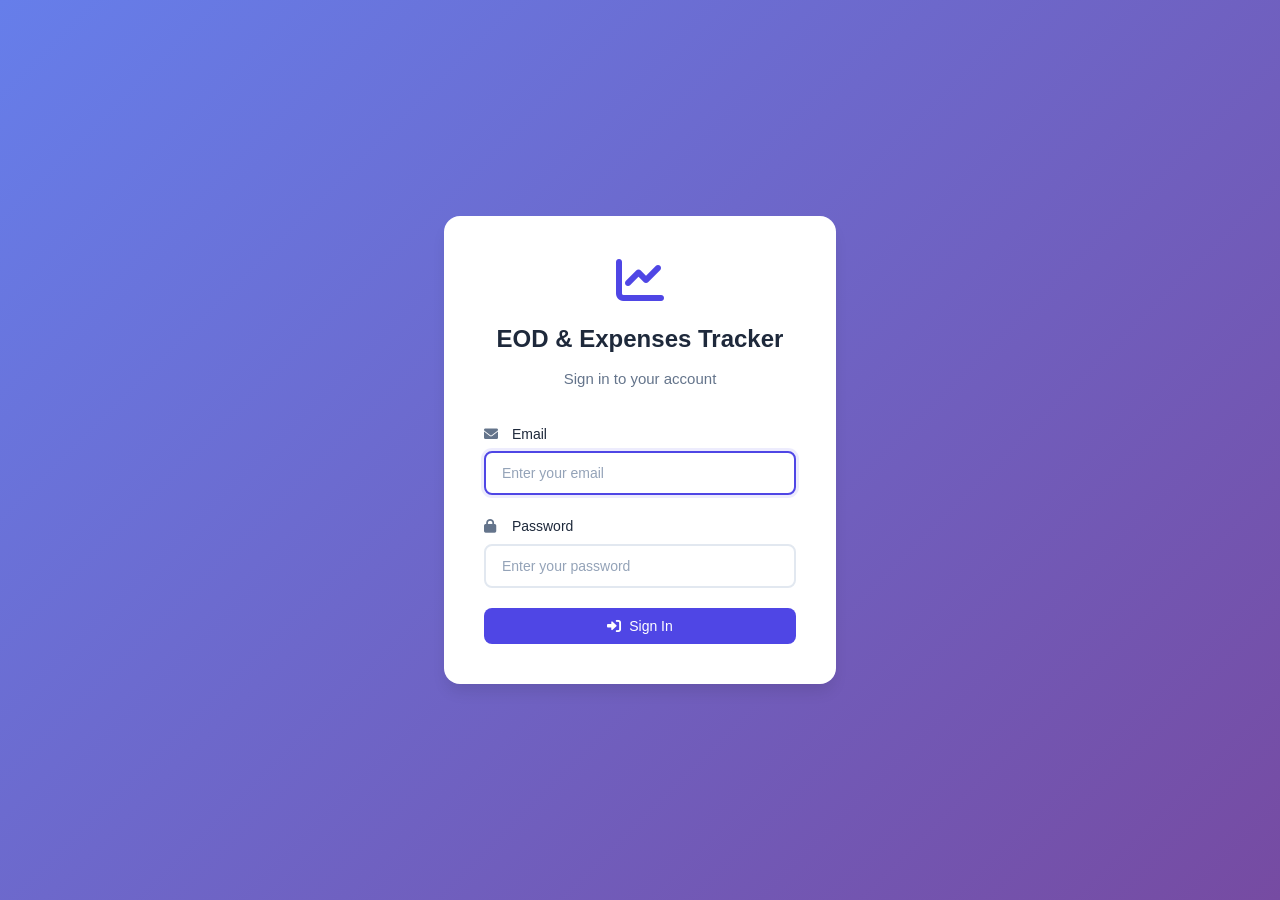
==== commit 1e1f2ee1: "Update index.html" ====
--- a/index.html
+++ b/index.html
@@ -14,7 +14,7 @@
             <div class="login-card">
                 <div class="login-header">
                     <i class="fas fa-chart-line"></i>
-                    <h1>EOD & Expenses Trackers</h1>
+                    <h1>EOD & Expenses Tracker</h1>
                     <p>Sign in to your account</p>
                 </div>
                 <form id="loginForm" class="login-form">
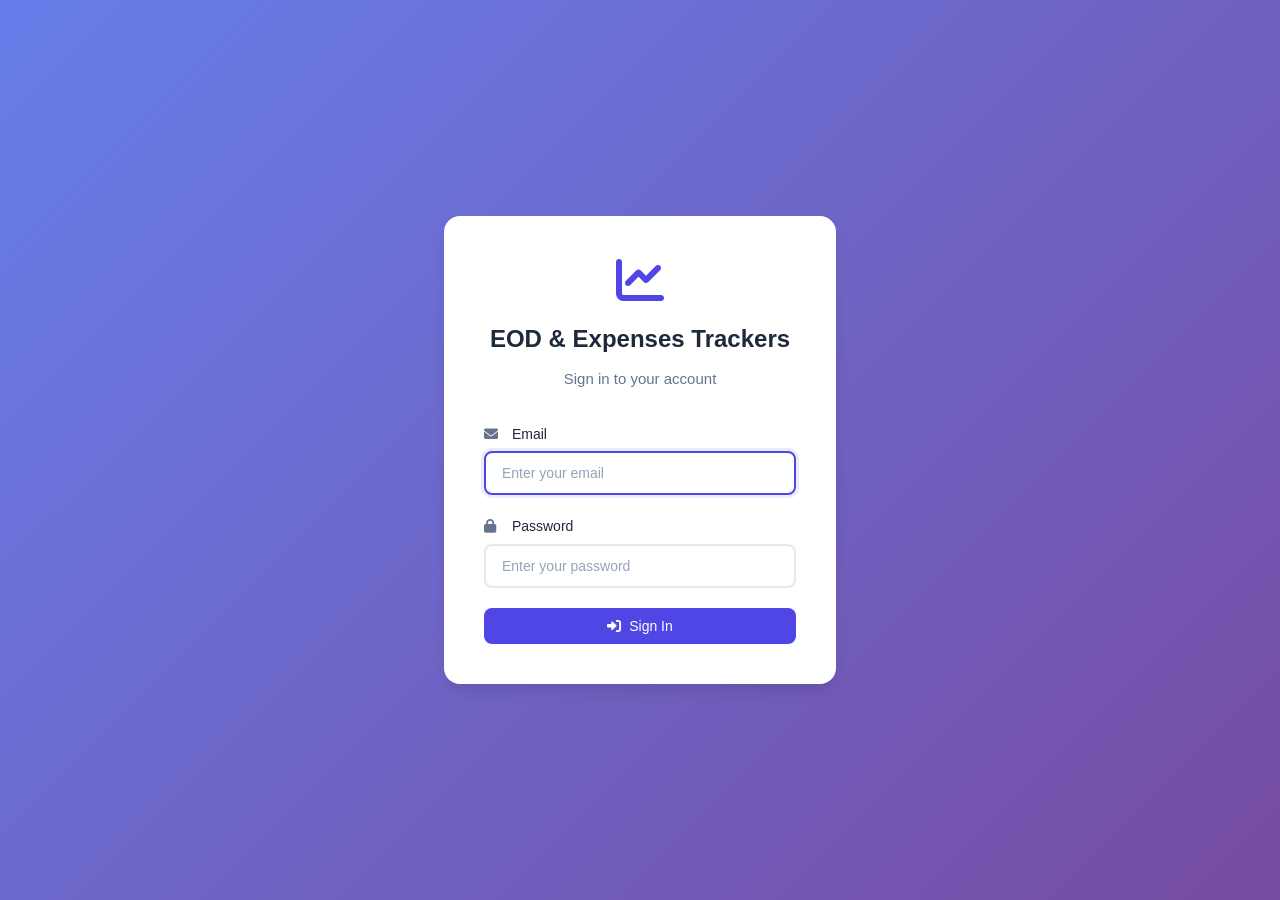
==== commit 90708d89: "Update index.html" ====
--- a/index.html
+++ b/index.html
@@ -14,7 +14,7 @@
             <div class="login-card">
                 <div class="login-header">
                     <i class="fas fa-chart-line"></i>
-                    <h1>EOD & Expenses Tracker</h1>
+                    <h1>EOD & Expenses Trackers</h1>
                     <p>Sign in to your account</p>
                 </div>
                 <form id="loginForm" class="login-form">
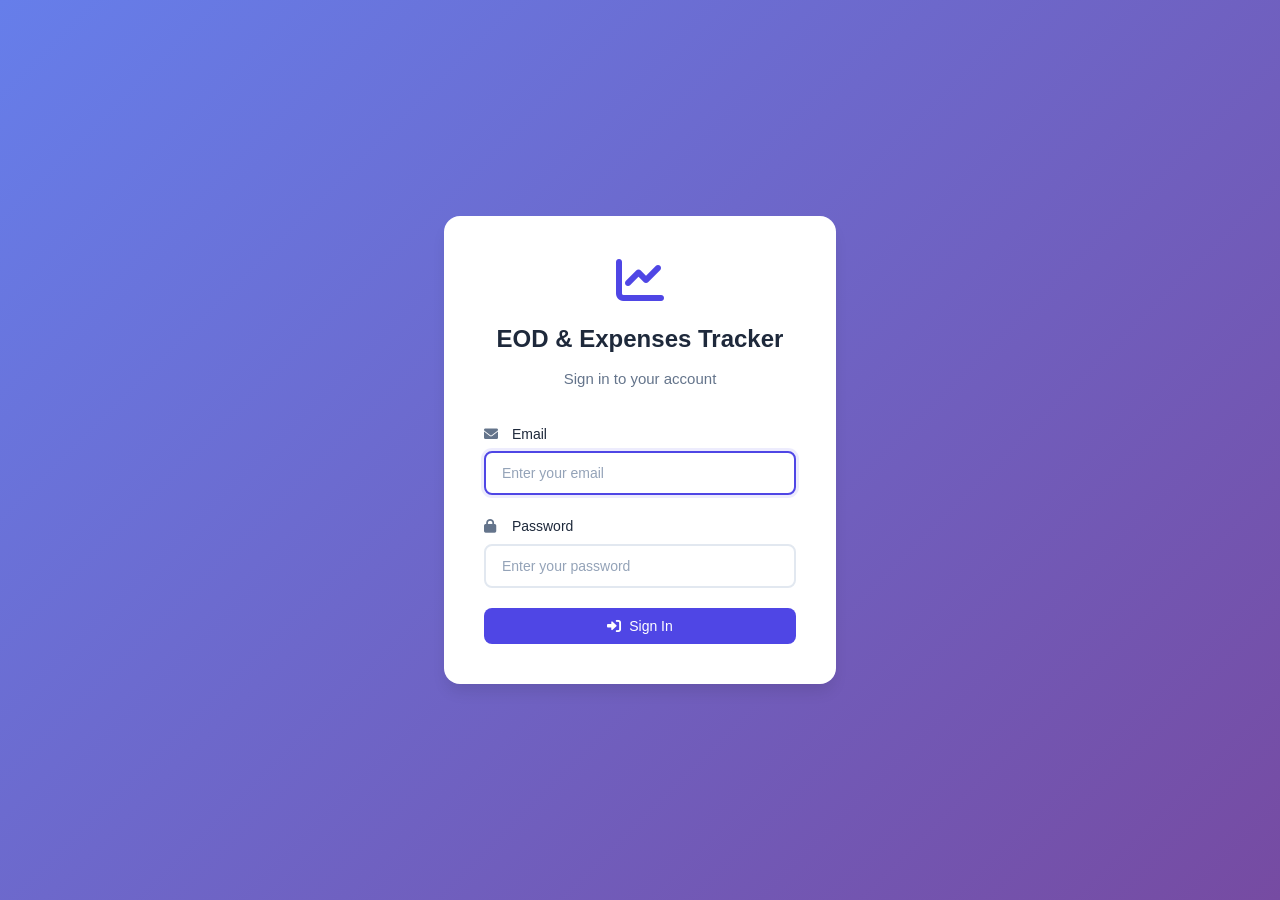
==== commit a77944bd: "Update index.html" ====
--- a/index.html
+++ b/index.html
@@ -14,7 +14,7 @@
             <div class="login-card">
                 <div class="login-header">
                     <i class="fas fa-chart-line"></i>
-                    <h1>EOD & Expenses Trackers</h1>
+                    <h1>EOD & Expenses Tracker</h1>
                     <p>Sign in to your account</p>
                 </div>
                 <form id="loginForm" class="login-form">
